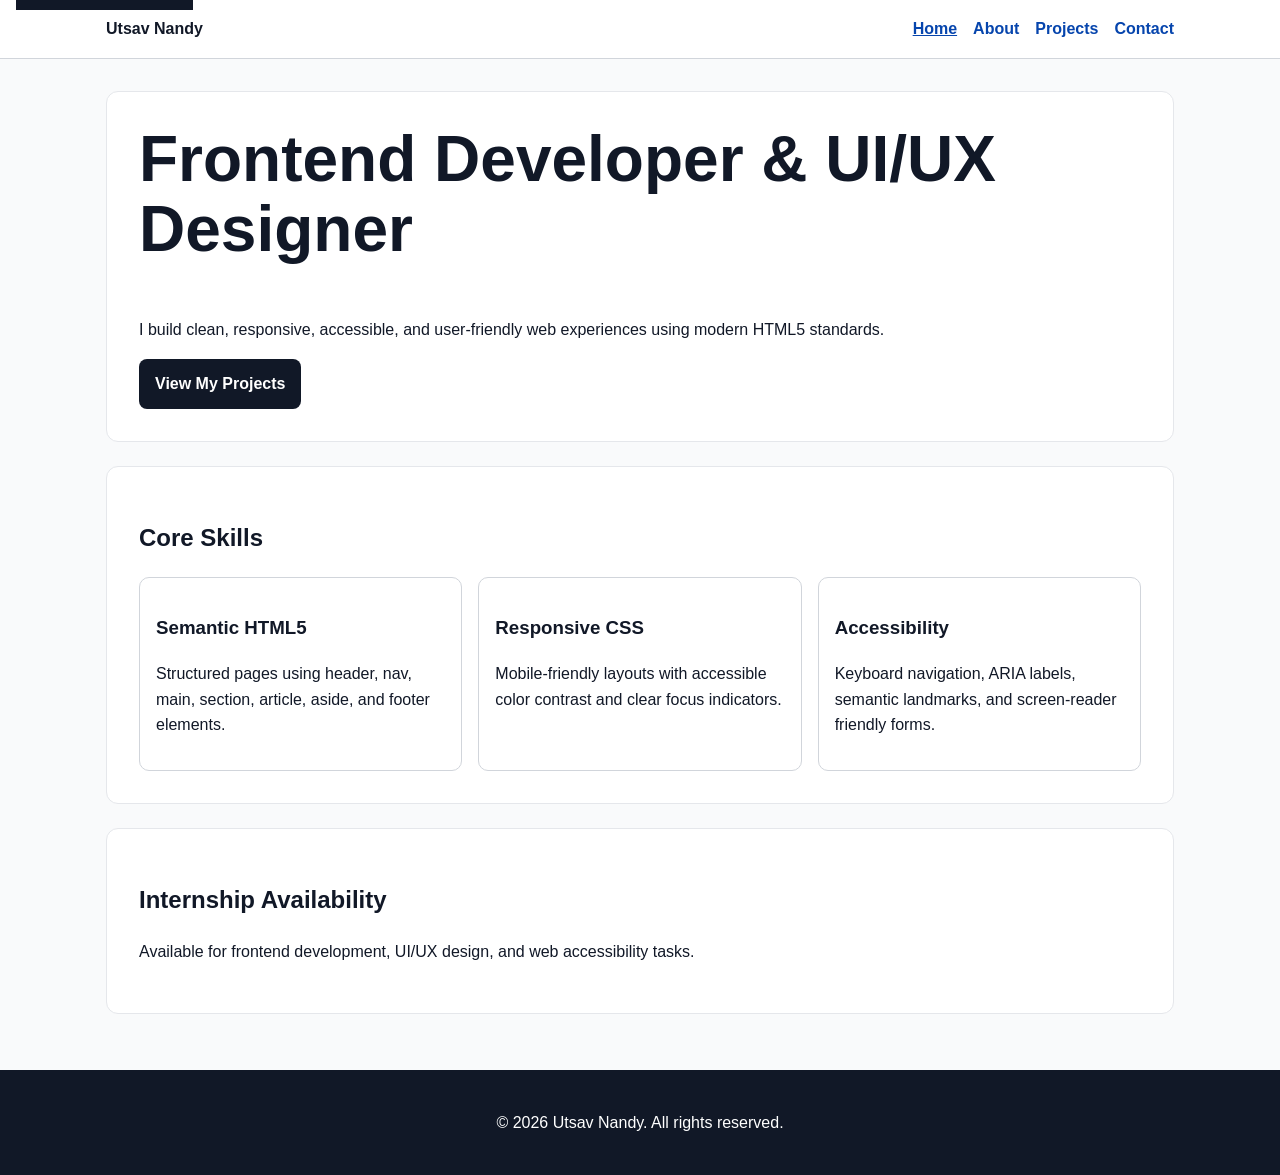
==== index.html @ 60ac8747 "Add files via upload" ====
<!DOCTYPE html>
<html lang="en">
<head>
  <meta charset="UTF-8">
  <meta name="viewport" content="width=device-width, initial-scale=1.0">
  <meta name="description" content="Personal portfolio website of Utsav Nandy, a frontend developer and UI/UX designer showcasing projects, skills, and contact information.">
  <meta name="keywords" content="portfolio, frontend developer, UI UX designer, HTML5, accessibility, web developer">
  <meta name="author" content="Utsav Nandy">
  <meta name="robots" content="index, follow">
  <meta property="og:title" content="Utsav Nandy | Portfolio">
  <meta property="og:description" content="Accessible and semantic HTML5 personal portfolio website.">
  <meta property="og:type" content="website">
  <title>Utsav Nandy | Accessible Portfolio</title>
  <link rel="stylesheet" href="styles.css">
</head>
<body>
  <a class="skip-link" href="#main-content">Skip to main content</a>

  <header class="site-header" role="banner">
    <nav class="navbar" aria-label="Main navigation">
      <a class="logo" href="index.html" aria-label="Utsav Nandy home page">Utsav Nandy</a>
      <ul class="nav-links">
        <li><a href="index.html" aria-current="page">Home</a></li>
        <li><a href="about.html">About</a></li>
        <li><a href="projects.html">Projects</a></li>
        <li><a href="contact.html">Contact</a></li>
      </ul>
    </nav>
  </header>

  <main id="main-content" tabindex="-1">
    <section class="hero" aria-labelledby="hero-title">
      <h1 id="hero-title">Frontend Developer & UI/UX Designer</h1>
      <p>I build clean, responsive, accessible, and user-friendly web experiences using modern HTML5 standards.</p>
      <a class="button" href="projects.html">View My Projects</a>
    </section>

    <section aria-labelledby="skills-title" class="card-section">
      <h2 id="skills-title">Core Skills</h2>
      <div class="cards">
        <article class="card" aria-labelledby="skill-html">
          <h3 id="skill-html">Semantic HTML5</h3>
          <p>Structured pages using header, nav, main, section, article, aside, and footer elements.</p>
        </article>
        <article class="card" aria-labelledby="skill-css">
          <h3 id="skill-css">Responsive CSS</h3>
          <p>Mobile-friendly layouts with accessible color contrast and clear focus indicators.</p>
        </article>
        <article class="card" aria-labelledby="skill-accessibility">
          <h3 id="skill-accessibility">Accessibility</h3>
          <p>Keyboard navigation, ARIA labels, semantic landmarks, and screen-reader friendly forms.</p>
        </article>
      </div>
    </section>

    <aside class="highlight" aria-labelledby="availability-title">
      <h2 id="availability-title">Internship Availability</h2>
      <p>Available for frontend development, UI/UX design, and web accessibility tasks.</p>
    </aside>
  </main>

  <footer class="site-footer" role="contentinfo">
    <p>&copy; 2026 Utsav Nandy. All rights reserved.</p>
  </footer>
</body>
</html>
---- styles.css ----
* {
  box-sizing: border-box;
}

body {
  margin: 0;
  font-family: Arial, Helvetica, sans-serif;
  line-height: 1.6;
  color: #111827;
  background: #f9fafb;
}

a {
  color: #0645ad;
}

a:focus,
button:focus,
input:focus,
textarea:focus {
  outline: 3px solid #111827;
  outline-offset: 3px;
}

.skip-link {
  position: absolute;
  top: -40px;
  left: 1rem;
  background: #111827;
  color: #ffffff;
  padding: 0.75rem 1rem;
  z-index: 100;
}

.skip-link:focus {
  top: 1rem;
}

.site-header {
  background: #ffffff;
  border-bottom: 1px solid #d1d5db;
}

.navbar {
  max-width: 1100px;
  margin: 0 auto;
  padding: 1rem;
  display: flex;
  align-items: center;
  justify-content: space-between;
  gap: 1rem;
}

.logo {
  font-weight: 700;
  text-decoration: none;
  color: #111827;
}

.nav-links {
  list-style: none;
  display: flex;
  gap: 1rem;
  padding: 0;
  margin: 0;
  flex-wrap: wrap;
}

.nav-links a {
  text-decoration: none;
  font-weight: 600;
}

.nav-links a[aria-current="page"] {
  text-decoration: underline;
}

main {
  max-width: 1100px;
  margin: 0 auto;
  padding: 2rem 1rem;
}

.hero,
.page-section,
.highlight,
.card-section {
  background: #ffffff;
  padding: 2rem;
  border-radius: 12px;
  margin-bottom: 1.5rem;
  border: 1px solid #e5e7eb;
}

.hero h1,
.page-section h1 {
  font-size: clamp(2rem, 6vw, 4rem);
  line-height: 1.1;
  margin-top: 0;
}

.button,
button {
  display: inline-block;
  background: #111827;
  color: #ffffff;
  padding: 0.75rem 1rem;
  border-radius: 8px;
  text-decoration: none;
  border: 0;
  cursor: pointer;
  font-weight: 700;
}

.cards {
  display: grid;
  grid-template-columns: repeat(auto-fit, minmax(240px, 1fr));
  gap: 1rem;
}

.card {
  padding: 1rem;
  border: 1px solid #d1d5db;
  border-radius: 10px;
  background: #ffffff;
}

.contact-form {
  max-width: 650px;
}

.form-group {
  margin-bottom: 1rem;
}

label {
  display: block;
  font-weight: 700;
  margin-bottom: 0.4rem;
}

input,
textarea {
  width: 100%;
  padding: 0.75rem;
  border: 1px solid #6b7280;
  border-radius: 8px;
  font: inherit;
}

.site-footer {
  text-align: center;
  padding: 1.5rem;
  background: #111827;
  color: #ffffff;
}

@media (max-width: 600px) {
  .navbar {
    align-items: flex-start;
    flex-direction: column;
  }

  .hero,
  .page-section,
  .highlight,
  .card-section {
    padding: 1.25rem;
  }
}
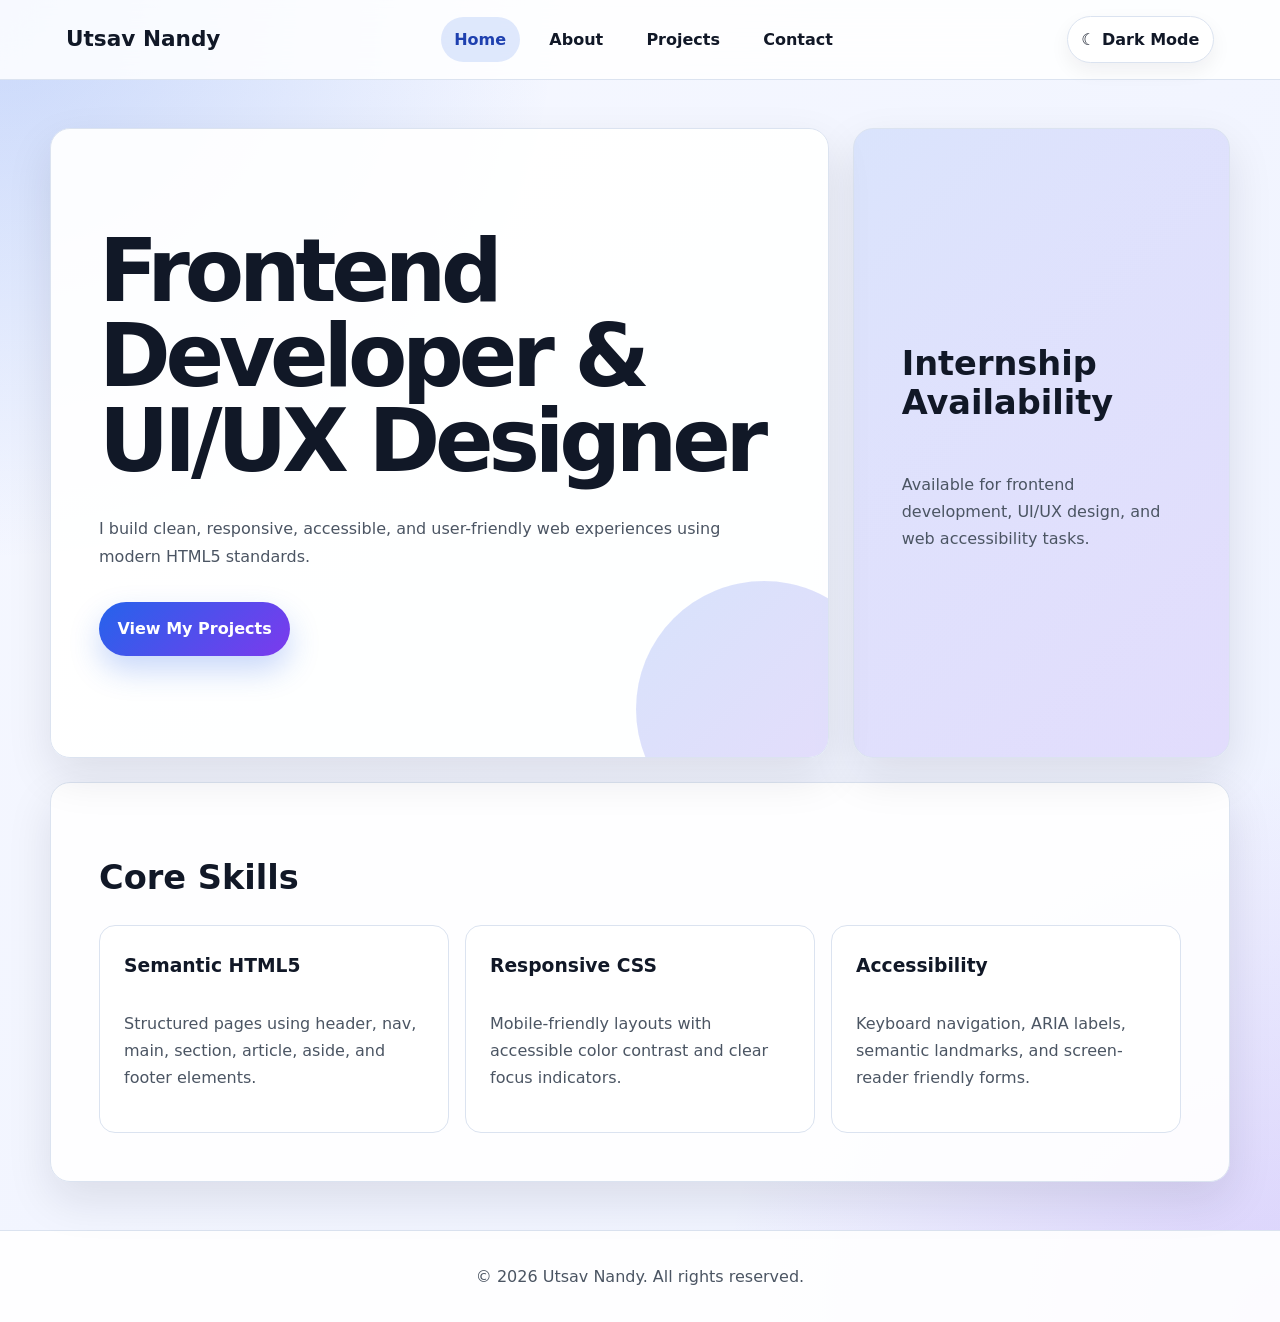
==== commit 34fa3b09: "Add files via upload" ====
--- a/index.html
+++ b/index.html
@@ -15,6 +15,7 @@
 </head>
 <body>
   <a class="skip-link" href="#main-content">Skip to main content</a>
+  <input class="theme-switch" type="checkbox" id="theme-switch" aria-label="Enable dark theme">
 
   <header class="site-header" role="banner">
     <nav class="navbar" aria-label="Main navigation">
@@ -25,10 +26,11 @@
         <li><a href="projects.html">Projects</a></li>
         <li><a href="contact.html">Contact</a></li>
       </ul>
+      <label class="theme-toggle" for="theme-switch" aria-hidden="true">Dark Mode</label>
     </nav>
   </header>
 
-  <main id="main-content" tabindex="-1">
+  <main id="main-content" class="page-layout" tabindex="-1">
     <section class="hero" aria-labelledby="hero-title">
       <h1 id="hero-title">Frontend Developer & UI/UX Designer</h1>
       <p>I build clean, responsive, accessible, and user-friendly web experiences using modern HTML5 standards.</p>
--- a/styles.css
+++ b/styles.css
@@ -1,170 +1,290 @@
-* {
-  box-sizing: border-box;
-}
-
+
+/* Advanced CSS3 responsive architecture for accessible portfolio */
+:root {
+  color-scheme: light;
+  --bg: #f6f8ff;
+  --bg-soft: #eef2ff;
+  --surface: rgba(255, 255, 255, 0.92);
+  --surface-strong: #ffffff;
+  --text: #111827;
+  --muted: #4b5563;
+  --border: #dbe3f0;
+  --primary: #2563eb;
+  --primary-dark: #1e40af;
+  --accent: #7c3aed;
+  --ring: #f59e0b;
+  --shadow: 0 18px 45px rgba(15, 23, 42, 0.10);
+  --radius: 1.25rem;
+  --space-1: .5rem;
+  --space-2: 1rem;
+  --space-3: 1.5rem;
+  --space-4: 2rem;
+  --space-5: 3rem;
+  --max-width: 1180px;
+}
+
+@media (prefers-color-scheme: dark) {
+  :root {
+    color-scheme: dark;
+    --bg: #08111f;
+    --bg-soft: #111827;
+    --surface: rgba(17, 24, 39, 0.88);
+    --surface-strong: #0f172a;
+    --text: #f8fafc;
+    --muted: #cbd5e1;
+    --border: #334155;
+    --primary: #60a5fa;
+    --primary-dark: #93c5fd;
+    --accent: #c084fc;
+    --ring: #fbbf24;
+    --shadow: 0 22px 55px rgba(0, 0, 0, 0.35);
+  }
+}
+
+body:has(#theme-switch:checked) {
+  color-scheme: dark;
+  --bg: #08111f;
+  --bg-soft: #111827;
+  --surface: rgba(17, 24, 39, 0.90);
+  --surface-strong: #0f172a;
+  --text: #f8fafc;
+  --muted: #cbd5e1;
+  --border: #334155;
+  --primary: #60a5fa;
+  --primary-dark: #93c5fd;
+  --accent: #c084fc;
+  --ring: #fbbf24;
+  --shadow: 0 22px 55px rgba(0, 0, 0, 0.35);
+}
+
+* { box-sizing: border-box; }
+html { scroll-behavior: smooth; }
 body {
   margin: 0;
-  font-family: Arial, Helvetica, sans-serif;
-  line-height: 1.6;
-  color: #111827;
-  background: #f9fafb;
-}
-
-a {
-  color: #0645ad;
-}
-
-a:focus,
-button:focus,
-input:focus,
-textarea:focus {
-  outline: 3px solid #111827;
-  outline-offset: 3px;
+  min-height: 100vh;
+  font-family: Inter, system-ui, -apple-system, BlinkMacSystemFont, "Segoe UI", sans-serif;
+  line-height: 1.7;
+  color: var(--text);
+  background:
+    radial-gradient(circle at top left, color-mix(in srgb, var(--primary), transparent 78%), transparent 35rem),
+    radial-gradient(circle at bottom right, color-mix(in srgb, var(--accent), transparent 82%), transparent 35rem),
+    linear-gradient(135deg, var(--bg), var(--bg-soft));
+}
+
+a { color: var(--primary-dark); text-underline-offset: .22em; }
+a:hover { text-decoration-thickness: .18em; }
+a:focus-visible, button:focus-visible, input:focus-visible, textarea:focus-visible, .theme-toggle:focus-visible {
+  outline: 4px solid var(--ring);
+  outline-offset: 4px;
 }
 
 .skip-link {
-  position: absolute;
-  top: -40px;
+  position: fixed;
+  top: -5rem;
   left: 1rem;
-  background: #111827;
-  color: #ffffff;
-  padding: 0.75rem 1rem;
-  z-index: 100;
-}
-
-.skip-link:focus {
-  top: 1rem;
-}
+  z-index: 999;
+  padding: .8rem 1rem;
+  border-radius: .75rem;
+  background: var(--text);
+  color: var(--surface-strong);
+  font-weight: 800;
+}
+.skip-link:focus { top: 1rem; }
+.theme-switch { position: fixed; inline-size: 1px; block-size: 1px; opacity: 0; pointer-events: none; }
 
 .site-header {
-  background: #ffffff;
-  border-bottom: 1px solid #d1d5db;
-}
-
+  position: sticky;
+  top: 0;
+  z-index: 50;
+  background: color-mix(in srgb, var(--surface), transparent 8%);
+  border-bottom: 1px solid var(--border);
+  backdrop-filter: blur(16px);
+}
 .navbar {
-  max-width: 1100px;
-  margin: 0 auto;
-  padding: 1rem;
+  max-width: var(--max-width);
+  margin-inline: auto;
+  padding: var(--space-2);
   display: flex;
   align-items: center;
   justify-content: space-between;
-  gap: 1rem;
-}
-
+  gap: var(--space-2);
+}
 .logo {
-  font-weight: 700;
+  color: var(--text);
+  font-weight: 900;
+  font-size: clamp(1.05rem, 2vw, 1.35rem);
   text-decoration: none;
-  color: #111827;
-}
-
+}
 .nav-links {
   list-style: none;
   display: flex;
-  gap: 1rem;
+  align-items: center;
+  gap: clamp(.35rem, 1.6vw, 1rem);
   padding: 0;
   margin: 0;
   flex-wrap: wrap;
 }
-
-.nav-links a {
+.nav-links a, .theme-toggle {
+  display: inline-flex;
+  align-items: center;
+  min-height: 44px;
+  padding: .55rem .85rem;
+  border-radius: 999px;
+  color: var(--text);
   text-decoration: none;
-  font-weight: 600;
-}
-
-.nav-links a[aria-current="page"] {
-  text-decoration: underline;
-}
-
-main {
-  max-width: 1100px;
-  margin: 0 auto;
-  padding: 2rem 1rem;
-}
-
-.hero,
-.page-section,
-.highlight,
-.card-section {
-  background: #ffffff;
-  padding: 2rem;
-  border-radius: 12px;
-  margin-bottom: 1.5rem;
-  border: 1px solid #e5e7eb;
-}
-
-.hero h1,
-.page-section h1 {
-  font-size: clamp(2rem, 6vw, 4rem);
-  line-height: 1.1;
-  margin-top: 0;
-}
-
-.button,
-button {
-  display: inline-block;
-  background: #111827;
+  font-weight: 750;
+}
+.nav-links a:hover, .nav-links a[aria-current="page"], .theme-toggle:hover {
+  background: color-mix(in srgb, var(--primary), transparent 86%);
+  color: var(--primary-dark);
+}
+.theme-toggle {
+  border: 1px solid var(--border);
+  background: var(--surface-strong);
+  cursor: pointer;
+  box-shadow: 0 8px 20px rgba(15, 23, 42, .06);
+}
+.theme-toggle::before { content: "☾"; margin-right: .4rem; }
+body:has(#theme-switch:checked) .theme-toggle::before { content: "☀"; }
+
+.page-layout {
+  width: min(100% - 2rem, var(--max-width));
+  margin-inline: auto;
+  padding-block: clamp(1.25rem, 4vw, var(--space-5));
+  display: grid;
+  grid-template-columns: minmax(0, 1fr);
+  gap: clamp(1rem, 2vw, 1.5rem);
+}
+
+.hero, .page-section, .highlight, .card-section {
+  background: var(--surface);
+  border: 1px solid var(--border);
+  border-radius: var(--radius);
+  padding: clamp(1.25rem, 4vw, 3rem);
+  box-shadow: var(--shadow);
+}
+.hero {
+  min-height: min(70vh, 720px);
+  display: grid;
+  align-content: center;
+  gap: 1rem;
+  overflow: hidden;
+  position: relative;
+}
+.hero::after {
+  content: "";
+  position: absolute;
+  inset: auto -4rem -5rem auto;
+  width: 16rem;
+  aspect-ratio: 1;
+  border-radius: 50%;
+  background: linear-gradient(135deg, var(--primary), var(--accent));
+  opacity: .18;
+}
+.hero h1, .page-section h1 {
+  max-width: 13ch;
+  font-size: clamp(2.2rem, 8vw, 5.4rem);
+  line-height: .98;
+  letter-spacing: -.06em;
+  margin: 0;
+}
+h2 { font-size: clamp(1.45rem, 3vw, 2.1rem); line-height: 1.15; }
+p, li { color: var(--muted); }
+
+.button, button {
+  display: inline-flex;
+  align-items: center;
+  justify-content: center;
+  min-height: 44px;
+  width: fit-content;
+  padding: .85rem 1.15rem;
+  border-radius: 999px;
+  border: 0;
   color: #ffffff;
-  padding: 0.75rem 1rem;
-  border-radius: 8px;
+  background: linear-gradient(135deg, var(--primary), var(--accent));
   text-decoration: none;
-  border: 0;
+  font-weight: 900;
   cursor: pointer;
-  font-weight: 700;
-}
+  box-shadow: 0 14px 30px color-mix(in srgb, var(--primary), transparent 75%);
+}
+.button:hover, button:hover { transform: translateY(-2px); }
 
 .cards {
   display: grid;
-  grid-template-columns: repeat(auto-fit, minmax(240px, 1fr));
-  gap: 1rem;
-}
-
+  grid-template-columns: repeat(auto-fit, minmax(min(100%, 16rem), 1fr));
+  gap: var(--space-2);
+}
 .card {
-  padding: 1rem;
-  border: 1px solid #d1d5db;
-  border-radius: 10px;
-  background: #ffffff;
-}
-
+  display: flex;
+  flex-direction: column;
+  gap: .5rem;
+  min-height: 100%;
+  padding: clamp(1rem, 3vw, 1.5rem);
+  border: 1px solid var(--border);
+  border-radius: calc(var(--radius) - .25rem);
+  background: var(--surface-strong);
+  transition: transform .2s ease, box-shadow .2s ease, border-color .2s ease;
+}
+.card:hover { transform: translateY(-4px); border-color: var(--primary); box-shadow: var(--shadow); }
+.card h3 { margin-block: 0 .25rem; }
+.card a { margin-top: auto; font-weight: 800; }
+
+.highlight {
+  display: grid;
+  grid-template-columns: 1fr;
+  gap: .25rem;
+  background: linear-gradient(135deg, color-mix(in srgb, var(--primary), transparent 88%), color-mix(in srgb, var(--accent), transparent 88%));
+}
 .contact-form {
-  max-width: 650px;
-}
-
-.form-group {
-  margin-bottom: 1rem;
-}
-
-label {
-  display: block;
-  font-weight: 700;
-  margin-bottom: 0.4rem;
-}
-
-input,
-textarea {
+  max-width: 44rem;
+  display: grid;
+  gap: var(--space-2);
+}
+.form-group { display: grid; gap: .45rem; }
+label { font-weight: 850; }
+input, textarea {
   width: 100%;
-  padding: 0.75rem;
-  border: 1px solid #6b7280;
-  border-radius: 8px;
+  min-height: 44px;
+  padding: .85rem 1rem;
+  border: 1px solid var(--border);
+  border-radius: .9rem;
+  background: var(--surface-strong);
+  color: var(--text);
   font: inherit;
 }
+textarea { resize: vertical; }
+input:valid, textarea:valid { border-color: color-mix(in srgb, var(--primary), var(--border) 45%); }
 
 .site-footer {
   text-align: center;
-  padding: 1.5rem;
-  background: #111827;
-  color: #ffffff;
-}
-
-@media (max-width: 600px) {
-  .navbar {
-    align-items: flex-start;
-    flex-direction: column;
-  }
-
-  .hero,
-  .page-section,
-  .highlight,
-  .card-section {
-    padding: 1.25rem;
-  }
-}
+  padding: var(--space-4) var(--space-2);
+  border-top: 1px solid var(--border);
+  background: var(--surface);
+}
+.site-footer p { margin: 0; }
+
+@media (min-width: 700px) {
+  .page-layout { grid-template-columns: repeat(12, 1fr); }
+  .hero, .page-section, .card-section { grid-column: 1 / -1; }
+  .highlight { grid-column: 3 / 11; }
+  .contact-form { grid-template-columns: repeat(2, 1fr); }
+  .form-group:nth-child(3), .form-group:nth-child(4), .contact-form button { grid-column: 1 / -1; }
+}
+
+@media (min-width: 1000px) {
+  .page-layout { gap: var(--space-3); }
+  .hero { grid-column: 1 / 9; }
+  main:has(.hero) .card-section { grid-column: 1 / -1; }
+  main:has(.hero) .highlight { grid-column: 9 / -1; grid-row: 1; align-self: stretch; align-content: center; }
+}
+
+@media (max-width: 640px) {
+  .navbar { align-items: flex-start; flex-direction: column; }
+  .nav-links { width: 100%; }
+  .nav-links a { padding-inline: .7rem; }
+  .theme-toggle { align-self: stretch; justify-content: center; }
+}
+
+@media (prefers-reduced-motion: reduce) {
+  *, *::before, *::after { scroll-behavior: auto !important; transition: none !important; animation: none !important; }
+}
